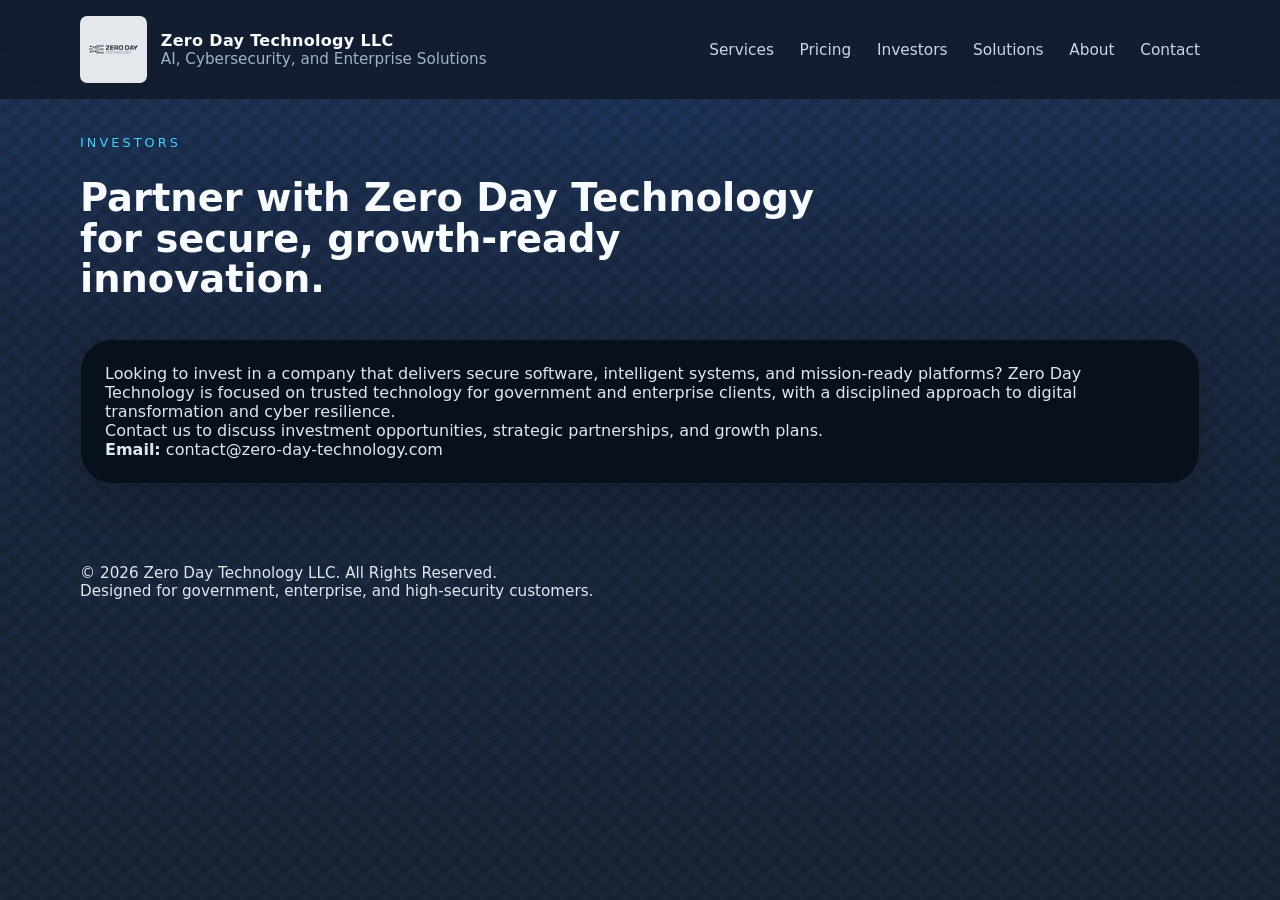
==== investors.html @ 56f235cf "Improve pricing page layout and add investor page" ====
<!DOCTYPE html>
<html lang="en">
<head>
    <meta charset="UTF-8">
    <meta name="viewport" content="width=device-width, initial-scale=1.0">
    <title>Investors | Zero Day Technology LLC</title>
    <link rel="icon" type="image/jpeg" href="zeroday.jpg">
    <link rel="stylesheet" href="styles.css">
</head>
<body>
<header class="site-header">
    <div class="container header-inner">
        <div class="brand">
            <img src="zeroday.jpg" alt="Zero Day Technology logo" class="brand-logo">
            <div>
                <p class="brand-name">Zero Day Technology LLC</p>
                <p class="brand-tag">AI, Cybersecurity, and Enterprise Solutions</p>
            </div>
        </div>
        <nav class="nav-menu" aria-label="Primary navigation">
            <a href="index.html#services">Services</a>
            <a href="pricing.html">Pricing</a>
            <a href="investors.html">Investors</a>
            <a href="index.html#solutions">Solutions</a>
            <a href="index.html#about">About</a>
            <a href="index.html#contact">Contact</a>
        </nav>
    </div>
</header>

<main>
    <section class="section feature-section">
        <div class="container">
            <div class="section-header">
                <span class="eyebrow">Investors</span>
                <h2>Partner with Zero Day Technology for secure, growth-ready innovation.</h2>
            </div>
            <div class="pricing-panel">
                <p>Looking to invest in a company that delivers secure software, intelligent systems, and mission-ready platforms? Zero Day Technology is focused on trusted technology for government and enterprise clients, with a disciplined approach to digital transformation and cyber resilience.</p>
                <p>Contact us to discuss investment opportunities, strategic partnerships, and growth plans.</p>
                <p><strong>Email:</strong> <a href="mailto:contact@zero-day-technology.com">contact@zero-day-technology.com</a></p>
            </div>
        </div>
    </section>
</main>

<footer class="site-footer">
    <div class="container footer-inner">
        <p>© 2026 Zero Day Technology LLC. All Rights Reserved.</p>
        <p>Designed for government, enterprise, and high-security customers.</p>
    </div>
</footer>
</body>
</html>
---- styles.css ----
:root {
    color-scheme: dark;
    font-family: Inter, system-ui, -apple-system, BlinkMacSystemFont, "Segoe UI", sans-serif;
    font-size: 16px;
    color: #dde7f1;
    background-color: #05070f;
    --surface: #0f172a;
    --surface-2: #111827;
    --surface-soft: rgba(20, 36, 64, 0.92);
    --accent: #3dd5ff;
    --accent-strong: #00ffce;
    --text-muted: #9fb4c8;
    --border: rgba(61, 213, 255, 0.14);
}

* {
    margin: 0;
    padding: 0;
    box-sizing: border-box;
}

html {
    scroll-behavior: smooth;
}

body {
    min-height: 100vh;
    background-color: #17243a;
    background-image:
        radial-gradient(circle at top, rgba(61, 213, 255, 0.12), transparent 18%),
        linear-gradient(145deg, rgba(255, 255, 255, 0.10) 25%, transparent 25%, transparent 50%, rgba(255, 255, 255, 0.10) 50%, rgba(255, 255, 255, 0.10) 75%, transparent 75%, transparent),
        linear-gradient(45deg, rgba(255, 255, 255, 0.08) 25%, transparent 25%, transparent 50%, rgba(255, 255, 255, 0.08) 50%, rgba(255, 255, 255, 0.08) 75%, transparent 75%, transparent),
        linear-gradient(180deg, #1a3051 0%, #17243a 35%, #15212f 100%);
    background-size: auto, 20px 20px, 20px 20px, auto;
    background-position: center, 0 0, 10px 10px, center;
    background-repeat: no-repeat, repeat, repeat, no-repeat;
    background-blend-mode: overlay, overlay, overlay, normal;
    background-attachment: fixed;
    color: #dde7f1;
}


img {
    max-width: 100%;
    display: block;
}

a {
    color: inherit;
    text-decoration: none;
}

button,
input,
textarea {
    font: inherit;
}

.container {
    width: min(1120px, calc(100% - 2rem));
    margin: 0 auto;
}

.site-header {
    position: sticky;
    top: 0;
    z-index: 10;
    backdrop-filter: blur(16px);
    background: rgba(18, 28, 45, 0.92);
    border-bottom: 1px solid rgba(255, 255, 255, 0.08);
}

.header-inner {
    display: flex;
    align-items: center;
    justify-content: space-between;
    gap: 1rem;
    padding: 1rem 0;
}

.brand {
    display: flex;
    align-items: center;
    gap: 0.85rem;
}

.brand-logo {
    width: 4.2rem;
    height: 4.2rem;
    object-fit: contain;
    border-radius: 0.45rem;
    background: transparent;
    padding: 0;
}

.brand-name {
    font-weight: 700;
    color: #f8fbff;
    letter-spacing: 0.02em;
}

.brand-tag {
    color: var(--text-muted);
    font-size: 0.95rem;
}

.nav-menu {
    display: flex;
    align-items: center;
    gap: 1.6rem;
    flex-wrap: wrap;
}

.nav-menu a {
    color: #c9d6e8;
    font-size: 0.96rem;
    transition: color 200ms ease;
}

.nav-menu a:hover {
    color: var(--accent);
}

.hero {
    padding: 5.5rem 0 4rem;
}

.hero-grid {
    display: grid;
    grid-template-columns: 1.3fr 1fr;
    gap: 2rem;
    align-items: center;
}

.hero-copy {
    max-width: 640px;
}

.eyebrow {
    display: inline-flex;
    align-items: center;
    color: var(--accent);
    text-transform: uppercase;
    letter-spacing: 0.24em;
    font-size: 0.8rem;
    margin-bottom: 1rem;
}

.hero h1,
.section-header h2,
.feature-card h2,
.about-section h2,
.contact-section h2 {
    color: #f8fbff;
    line-height: 1.05;
}

.hero h1 {
    font-size: clamp(2.6rem, 5vw, 4.6rem);
    letter-spacing: -0.04em;
    margin-bottom: 1.25rem;
}

.hero-text,
.mission-panel p,
.feature-card p,
.about-grid p,
.contact-grid p,
.card p,
.highlight-item p,
.contact-card a {
    color: var(--text-muted);
    font-size: 1rem;
    line-height: 1.85;
}

.hero-actions {
    display: flex;
    flex-wrap: wrap;
    gap: 1rem;
    margin-top: 2.25rem;
}

.btn {
    display: inline-flex;
    align-items: center;
    justify-content: center;
    gap: 0.6rem;
    padding: 1rem 1.8rem;
    border-radius: 999px;
    font-weight: 700;
    transition: transform 200ms ease, background 200ms ease;
}

.btn:hover {
    transform: translateY(-2px);
}

.btn-primary {
    background: linear-gradient(135deg, var(--accent), #0fffe3);
    color: #05070f;
}

.btn-secondary {
    background: rgba(255, 255, 255, 0.08);
    color: #f8fbff;
    border: 1px solid rgba(255, 255, 255, 0.1);
}

.hero-panel {
    display: grid;
    gap: 1.5rem;
}

.panel-card {
    position: relative;
    padding: 2.25rem;
    border: 1px solid rgba(255, 255, 255, 0.08);
    border-radius: 1.75rem;
    background: rgba(14, 23, 38, 0.98);
    box-shadow: 0 28px 90px rgba(0, 0, 0, 0.22);
    backdrop-filter: blur(18px);
}

.panel-card h2 {
    margin-bottom: 0.95rem;
    font-size: 1.85rem;
}

.panel-card p {
    color: var(--text-muted);
    line-height: 1.85;
}

.panel-card::before {
    content: "";
    position: absolute;
    inset: 0;
    border-radius: 1.75rem;
    pointer-events: none;
    background: linear-gradient(180deg, rgba(255, 255, 255, 0.05), transparent 55%);
    opacity: 0.18;
}

.metrics-grid {
    display: grid;
    grid-template-columns: repeat(3, minmax(0, 1fr));
    gap: 1rem;
}

.metric {
    border: 1px solid rgba(255, 255, 255, 0.08);
    background: rgba(255, 255, 255, 0.03);
    border-radius: 1.25rem;
    padding: 1.4rem;
}

.metric span {
    display: block;
    font-size: 2rem;
    font-weight: 800;
    color: #f8fbff;
    margin-bottom: 0.6rem;
}

.metric p {
    font-size: 0.98rem;
    color: var(--text-muted);
}

.section {
    padding: 5rem 0;
}

.section-header {
    max-width: 780px;
    margin-bottom: 2.5rem;
}

.section-header h2 {
    font-size: clamp(2rem, 3vw, 2.8rem);
    margin-top: 0.75rem;
}

.services-section .cards,
.about-highlights,
.split-grid,
.contact-grid {
    display: grid;
    gap: 1.5rem;
}

.cards-3 {
    grid-template-columns: repeat(auto-fit, minmax(280px, 1fr));
}

.card,
.feature-card,
.split-card,
.contact-card,
.mission-panel,
.highlight-item {
    background: rgba(12, 18, 30, 0.96);
    border: 1px solid rgba(255, 255, 255, 0.08);
    border-radius: 1.5rem;
    padding: 2rem;
    position: relative;
    overflow: hidden;
    transition: transform 220ms ease, border-color 220ms ease, box-shadow 220ms ease;
    color: #dce8ff;
}

.card:hover,
.feature-card:hover,
.split-card:hover,
.contact-card:hover,
.mission-panel:hover,
.highlight-item:hover {
    transform: translateY(-6px);
    border-color: rgba(61, 213, 255, 0.28);
    box-shadow: 0 26px 65px rgba(4, 8, 16, 0.32);
}

.card::before,
.feature-card::before,
.split-card::before,
.contact-card::before,
.mission-panel::before,
.highlight-item::before {
    content: "";
    position: absolute;
    inset: 0;
    background: linear-gradient(135deg, rgba(255, 255, 255, 0.015), transparent 45%);
    pointer-events: none;
}

.card h3,
.feature-card h2,
.split-card h2,
.highlight-item h3,
.contact-card strong {
    color: #f8fbff;
}

.card h3,
.highlight-item h3 {
    font-size: 1.2rem;
    margin-bottom: 0.9rem;
}

.card p,
.feature-card p,
.split-card p,
.highlight-item p {
    margin-top: 0.9rem;
}

.feature-section {
    padding-top: 2rem;
}

.feature-grid {
    display: grid;
    grid-template-columns: 1fr 1fr;
    gap: 1.5rem;
}

.feature-card ul,
.split-card ul {
    margin-top: 1.6rem;
    list-style: none;
    display: grid;
    gap: 0.9rem;
}

.feature-card li,
.split-card li {
    position: relative;
    padding-left: 1.4rem;
    color: var(--text-muted);
}

.feature-card li::before,
.split-card li::before {
    content: "";
    position: absolute;
    left: 0;
    top: 0.55rem;
    width: 0.55rem;
    height: 0.55rem;
    border-radius: 50%;
    background: linear-gradient(135deg, var(--accent), #00ffa6);
}

.feature-emphasis {
    background: linear-gradient(180deg, rgba(6, 15, 29, 0.98), rgba(3, 9, 16, 0.92));
    border-color: rgba(0, 255, 206, 0.22);
}

.solution-section {
    padding: 5rem 0;
}

.split-grid {
    grid-template-columns: repeat(2, minmax(0, 1fr));
}

.about-section {
    padding: 5rem 0;
}

.about-grid {
    grid-template-columns: 1.4fr 1fr;
    gap: 2rem;
    align-items: start;
}

.about-highlights {
    display: grid;
    gap: 1rem;
}

.highlight-item {
    padding: 1.75rem;
}

.highlight-item h3 {
    margin-bottom: 0.8rem;
}

.contact-section {
    padding: 5rem 0 4rem;
}

.contact-grid {
    grid-template-columns: 1.4fr 0.9fr;
    align-items: center;
}

.contact-card {
    display: grid;
    gap: 1rem;
}

.contact-card a {
    color: var(--accent);
    font-weight: 700;
    word-break: break-all;
}

    .pricing-table {
        width: 100%;
        border-collapse: collapse;
        margin-top: 2rem;
        min-width: 320px;
    }

    .pricing-table th,
    .pricing-table td {
        padding: 1rem 1.2rem;
        border: 1px solid rgba(255, 255, 255, 0.08);
    }

    .pricing-table th {
        text-align: left;
        background: rgba(255, 255, 255, 0.04);
        color: #f8fbff;
        letter-spacing: 0.02em;
    }

    .pricing-table tbody tr:hover {
        background: rgba(255, 255, 255, 0.03);
    }

    .pricing-grid {
        display: grid;
        grid-template-columns: repeat(auto-fit, minmax(220px, 1fr));
        gap: 1rem;
        margin: 2rem 0 1.5rem;
    }

    .pricing-card {
        background: rgba(255, 255, 255, 0.04);
        border: 1px solid rgba(255, 255, 255, 0.08);
        border-radius: 1.5rem;
        padding: 1.75rem;
        min-height: 180px;
    }

    .pricing-card h3 {
        margin-bottom: 0.85rem;
        color: #f8fbff;
    }

    .pricing-panel {
        background: rgba(8, 15, 28, 0.95);
        border: 1px solid rgba(255, 255, 255, 0.08);
        border-radius: 2rem;
        padding: 1.5rem;
        box-shadow: 0 20px 55px rgba(0, 0, 0, 0.18);
    }

    .section-note {
        margin-top: 1.5rem;
        padding: 1.5rem;
        background: rgba(0, 255, 206, 0.06);
        border: 1px solid rgba(0, 255, 206, 0.16);
        border-radius: 1.25rem;
        color: #d7ffe7;
    }

    .section-note p {
        margin: 0;
        line-height: 1.75;
    }
.footer-inner p {
    font-size: 0.95rem;
}

@media (max-width: 960px) {
    .hero-grid,
    .feature-grid,
    .services-section .cards,
    .split-grid,
    .about-grid,
    .contact-grid {
        grid-template-columns: 1fr;
    }

    .nav-menu {
        justify-content: flex-end;
    }

    .metrics-grid {
        grid-template-columns: repeat(2, minmax(0, 1fr));
    }
}

@media (max-width: 700px) {
    .header-inner {
        flex-direction: column;
        align-items: flex-start;
    }

    .nav-menu {
        width: 100%;
        justify-content: flex-start;
    }

    .hero {
        padding-top: 4rem;
    }

    .metrics-grid {
        grid-template-columns: 1fr;
    }

    .btn {
        width: 100%;
    }

    .hero-actions {
        flex-direction: column;
    }

    .card,
    .feature-card,
    .split-card,
    .contact-card,
    .highlight-item {
        padding: 1.5rem;
    }

    .feature-card h2,
    .split-card h2 {
        font-size: 1.4rem;
    }

    .feature-card p,
    .split-card p {
        font-size: 0.95rem;
    }

    .feature-card ul,
    .split-card ul {
        gap: 0.7rem;
    }

    .services-section .cards,
    .about-highlights,
    .split-grid,
    .contact-grid {
        gap: 1rem;
    }
}

@media (max-width: 520px) {
    .hero h1 {
        font-size: 2.4rem;
    }

    .button,
    .btn {
        padding: 0.95rem 1.25rem;
    }
}

/* Trigger rebuild: small non-functional whitespace/comment change */
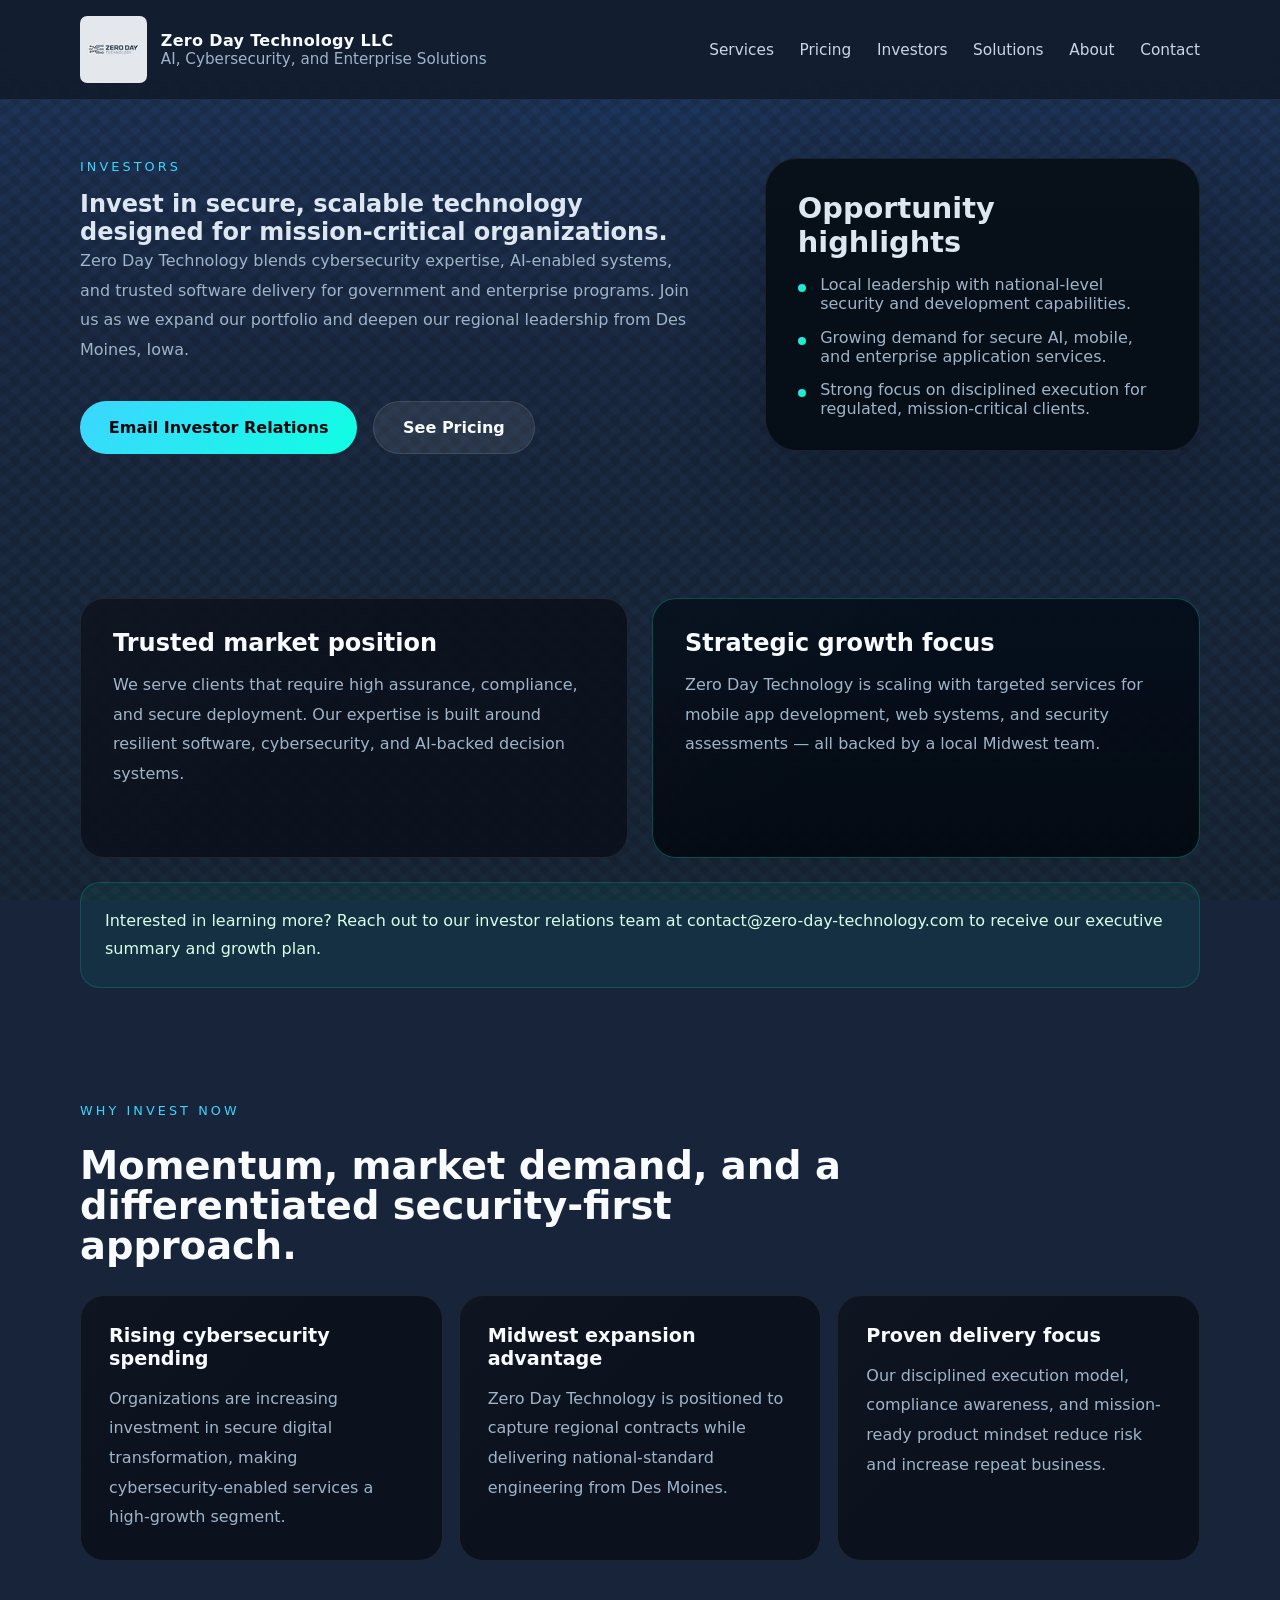
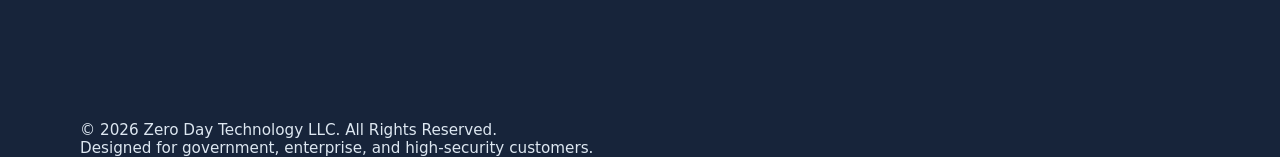
==== commit dd4e40b3: "Add investor page why invest now section and finalize styling" ====
--- a/investors.html
+++ b/investors.html
@@ -29,17 +29,67 @@
 </header>
 
 <main>
-    <section class="section feature-section">
+    <section class="section investor-hero">
         <div class="container">
-            <div class="section-header">
+            <div class="hero-copy">
                 <span class="eyebrow">Investors</span>
-                <h2>Partner with Zero Day Technology for secure, growth-ready innovation.</h2>
+                <h1>Invest in secure, scalable technology designed for mission-critical organizations.</h1>
+                <p class="hero-text">Zero Day Technology blends cybersecurity expertise, AI-enabled systems, and trusted software delivery for government and enterprise programs. Join us as we expand our portfolio and deepen our regional leadership from Des Moines, Iowa.</p>
+                <div class="hero-actions">
+                    <a class="btn btn-primary" href="mailto:contact@zero-day-technology.com">Email Investor Relations</a>
+                    <a class="btn btn-secondary" href="pricing.html">See Pricing</a>
+                </div>
             </div>
-            <div class="pricing-panel">
-                <p>Looking to invest in a company that delivers secure software, intelligent systems, and mission-ready platforms? Zero Day Technology is focused on trusted technology for government and enterprise clients, with a disciplined approach to digital transformation and cyber resilience.</p>
-                <p>Contact us to discuss investment opportunities, strategic partnerships, and growth plans.</p>
-                <p><strong>Email:</strong> <a href="mailto:contact@zero-day-technology.com">contact@zero-day-technology.com</a></p>
+            <div class="investor-panel">
+                <div class="panel-card">
+                    <h2>Opportunity highlights</h2>
+                    <ul>
+                        <li>Local leadership with national-level security and development capabilities.</li>
+                        <li>Growing demand for secure AI, mobile, and enterprise application services.</li>
+                        <li>Strong focus on disciplined execution for regulated, mission-critical clients.</li>
+                    </ul>
+                </div>
             </div>
+        </div>
+    </section>
+
+    <section class="section investor-benefits">
+        <div class="container">
+            <div class="feature-grid">
+                <div class="feature-card">
+                    <h2>Trusted market position</h2>
+                    <p>We serve clients that require high assurance, compliance, and secure deployment. Our expertise is built around resilient software, cybersecurity, and AI-backed decision systems.</p>
+                </div>
+                <div class="feature-card feature-emphasis">
+                    <h2>Strategic growth focus</h2>
+                    <p>Zero Day Technology is scaling with targeted services for mobile app development, web systems, and security assessments — all backed by a local Midwest team.</p>
+                </div>
+            </div>
+
+            <div class="section-note">
+                <p>Interested in learning more? Reach out to our investor relations team at <a href="mailto:contact@zero-day-technology.com">contact@zero-day-technology.com</a> to receive our executive summary and growth plan.</p>
+            </div>
+
+            <section class="section investor-why">
+                <div class="section-header">
+                    <span class="eyebrow">Why invest now</span>
+                    <h2>Momentum, market demand, and a differentiated security-first approach.</h2>
+                </div>
+                <div class="why-grid">
+                    <div class="highlight-item">
+                        <h3>Rising cybersecurity spending</h3>
+                        <p>Organizations are increasing investment in secure digital transformation, making cybersecurity-enabled services a high-growth segment.</p>
+                    </div>
+                    <div class="highlight-item">
+                        <h3>Midwest expansion advantage</h3>
+                        <p>Zero Day Technology is positioned to capture regional contracts while delivering national-standard engineering from Des Moines.</p>
+                    </div>
+                    <div class="highlight-item">
+                        <h3>Proven delivery focus</h3>
+                        <p>Our disciplined execution model, compliance awareness, and mission-ready product mindset reduce risk and increase repeat business.</p>
+                    </div>
+                </div>
+            </section>
         </div>
     </section>
 </main>
--- a/styles.css
+++ b/styles.css
@@ -513,6 +513,99 @@
         margin: 0;
         line-height: 1.75;
     }
+
+    .investor-hero {
+        padding-top: 3.5rem;
+        padding-bottom: 4rem;
+    }
+
+    .investor-hero .container {
+        display: grid;
+        grid-template-columns: 1.2fr 0.8fr;
+        gap: 2rem;
+        align-items: center;
+    }
+
+    .investor-hero .hero-copy {
+        max-width: 620px;
+    }
+
+    .investor-panel {
+        display: grid;
+        align-items: center;
+    }
+
+    .investor-panel .panel-card {
+        padding: 2rem;
+        border-radius: 2rem;
+        background: rgba(7, 15, 24, 0.98);
+    }
+
+    .investor-panel .panel-card h2 {
+        margin-bottom: 1rem;
+        font-size: 1.8rem;
+    }
+
+    .investor-panel .panel-card ul {
+        list-style: none;
+        display: grid;
+        gap: 0.9rem;
+        padding-left: 0;
+        margin: 0;
+    }
+
+    .investor-panel .panel-card li {
+        position: relative;
+        padding-left: 1.4rem;
+        color: var(--text-muted);
+    }
+
+    .investor-panel .panel-card li::before {
+        content: "";
+        position: absolute;
+        left: 0;
+        top: 0.55rem;
+        width: 0.5rem;
+        height: 0.5rem;
+        border-radius: 50%;
+        background: linear-gradient(135deg, var(--accent), #00ffa6);
+    }
+
+    .investor-benefits .feature-grid {
+        grid-template-columns: repeat(2, minmax(0, 1fr));
+    }
+
+    .investor-benefits .feature-card {
+        min-height: 260px;
+        padding: 2rem;
+    }
+
+    .investor-benefits .feature-emphasis {
+        border-color: rgba(0, 255, 206, 0.28);
+    }
+
+    .investor-why {
+        margin-top: 2rem;
+    }
+
+    .investor-why .section-header {
+        margin-bottom: 1.75rem;
+    }
+
+    .why-grid {
+        display: grid;
+        grid-template-columns: repeat(3, minmax(0, 1fr));
+        gap: 1rem;
+    }
+
+    .why-grid .highlight-item {
+        min-height: 220px;
+        padding: 1.75rem;
+        background: rgba(12, 18, 30, 0.96);
+        border: 1px solid rgba(255, 255, 255, 0.08);
+        border-radius: 1.5rem;
+    }
+
 .footer-inner p {
     font-size: 0.95rem;
 }
@@ -547,7 +640,8 @@
         justify-content: flex-start;
     }
 
-    .hero {
+    .hero,
+    .investor-hero {
         padding-top: 4rem;
     }
 
@@ -567,12 +661,15 @@
     .feature-card,
     .split-card,
     .contact-card,
-    .highlight-item {
+    .highlight-item,
+    .pricing-card,
+    .investor-panel .panel-card {
         padding: 1.5rem;
     }
 
     .feature-card h2,
-    .split-card h2 {
+    .split-card h2,
+    .pricing-card h3 {
         font-size: 1.4rem;
     }
 
@@ -589,8 +686,15 @@
     .services-section .cards,
     .about-highlights,
     .split-grid,
-    .contact-grid {
+    .contact-grid,
+    .pricing-grid,
+    .investor-benefits .feature-grid {
         gap: 1rem;
+    }
+
+    .investor-benefits .feature-grid,
+    .pricing-grid {
+        grid-template-columns: 1fr;
     }
 }
 
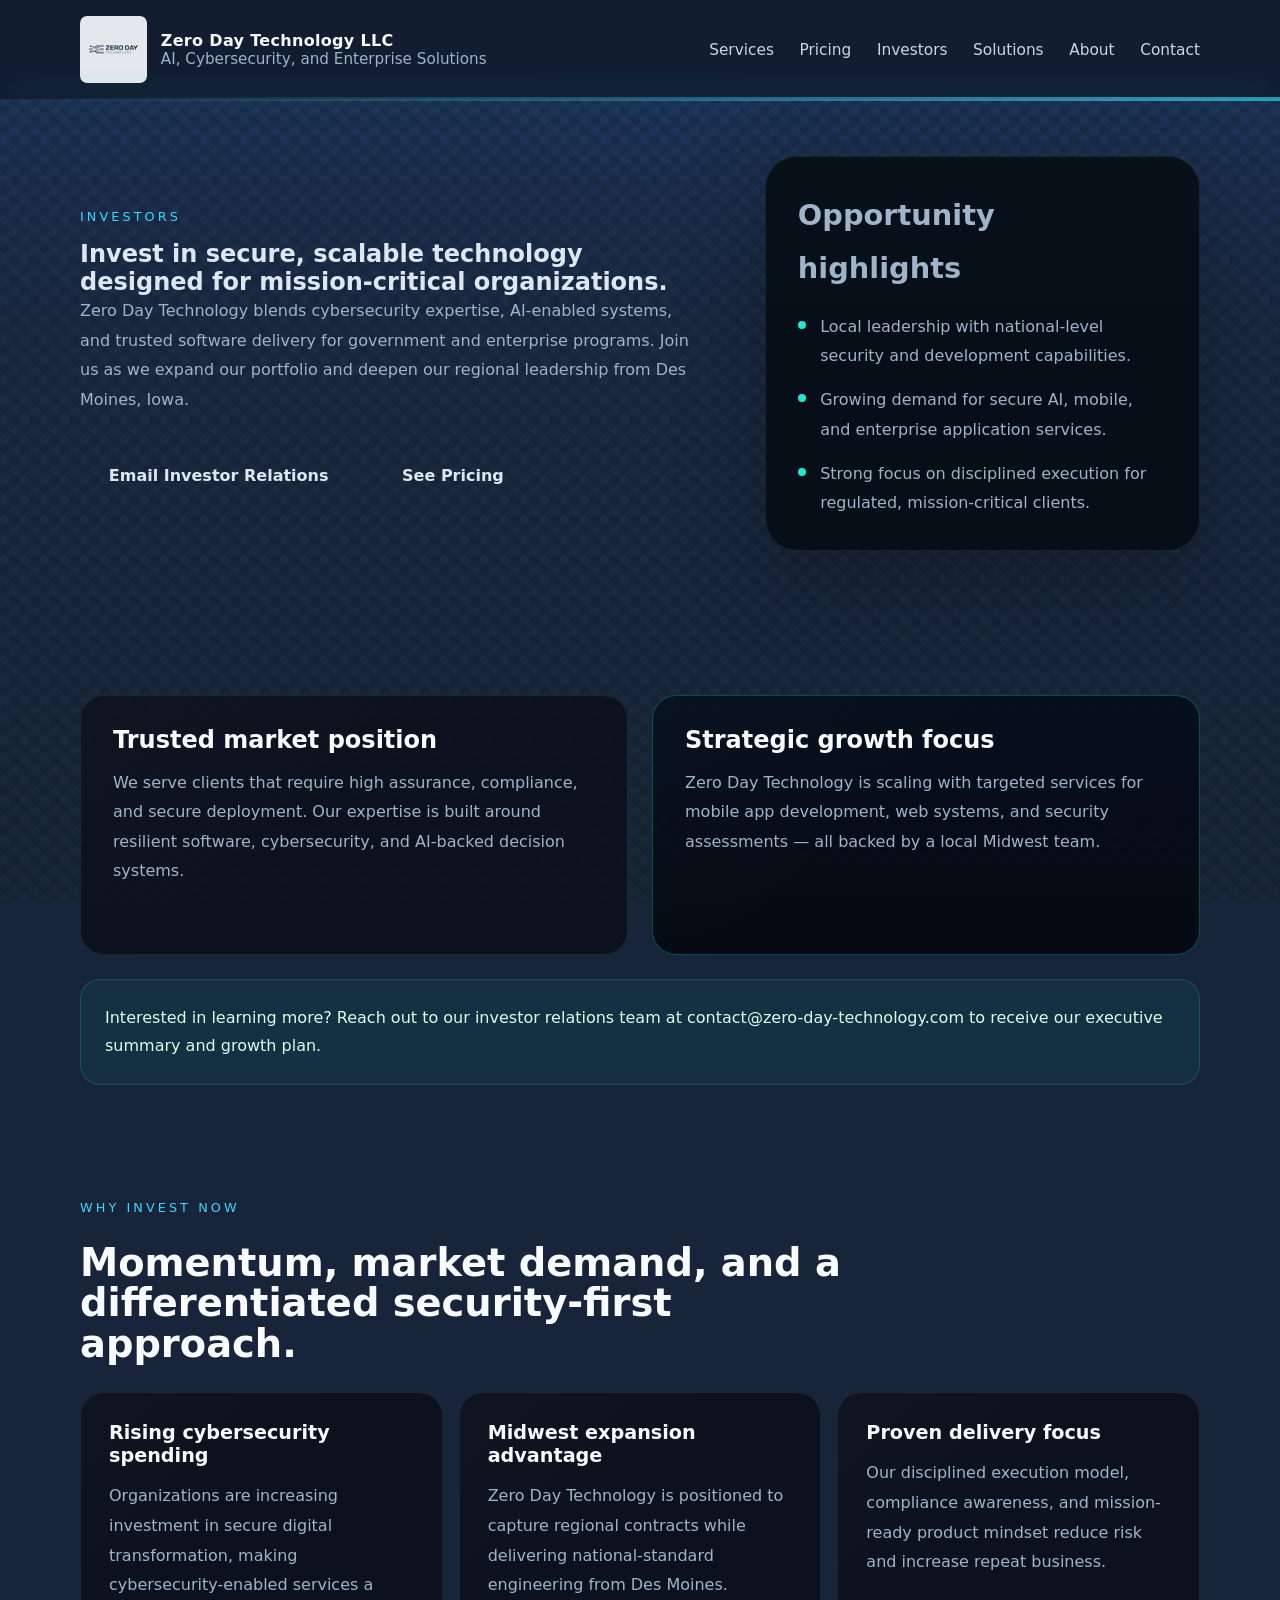
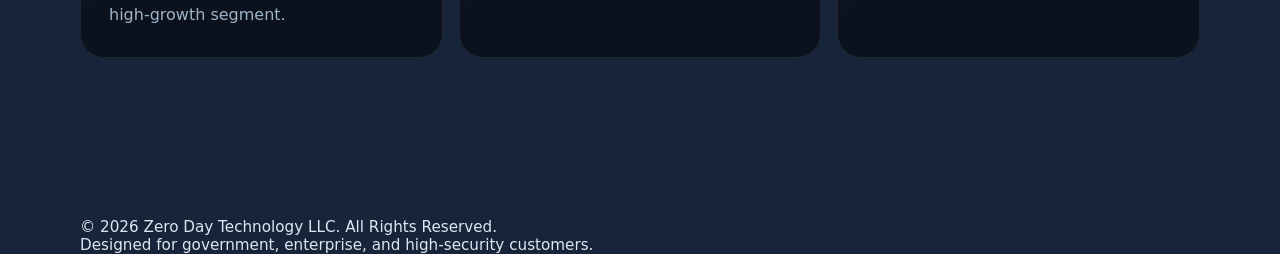
==== commit 2f331d65: "Ensure header LED triggers on load across pages (pricing, investors)" ====
--- a/investors.html
+++ b/investors.html
@@ -11,7 +11,9 @@
 <header class="site-header">
     <div class="container header-inner">
         <div class="brand">
-            <img src="zeroday.jpg" alt="Zero Day Technology logo" class="brand-logo">
+            <a href="index.html">
+                <img src="zeroday.jpg" alt="Zero Day Technology logo" class="brand-logo">
+            </a>
             <div>
                 <p class="brand-name">Zero Day Technology LLC</p>
                 <p class="brand-tag">AI, Cybersecurity, and Enterprise Solutions</p>
@@ -100,5 +102,13 @@
         <p>Designed for government, enterprise, and high-security customers.</p>
     </div>
 </footer>
+<script>
+    // Trigger header LED animation on page load (keep consistent across pages)
+    document.addEventListener('DOMContentLoaded', function() {
+        const header = document.querySelector('.site-header');
+        if (!header) return;
+        setTimeout(() => header.classList.add('led'), 220);
+    });
+</script>
 </body>
 </html>
--- a/styles.css
+++ b/styles.css
@@ -40,6 +40,7 @@
 }
 
 
+
 img {
     max-width: 100%;
     display: block;
@@ -70,6 +71,58 @@
     border-bottom: 1px solid rgba(255, 255, 255, 0.08);
 }
 
+/* LED / Tron-style animated line beneath the header */
+.site-header::after,
+.site-header::before {
+    content: "";
+    position: absolute;
+    left: 0;
+    right: 0;
+    pointer-events: none;
+}
+
+.site-header::after {
+    bottom: 0;
+    height: 4px;
+    background: linear-gradient(90deg, rgba(61,213,255,0) 0%, rgba(61,213,255,0.65) 30%, rgba(0,255,206,0.85) 50%, rgba(61,213,255,0.65) 70%, rgba(61,213,255,0) 100%);
+    background-size: 300% 100%;
+    box-shadow: 0 -8px 28px rgba(61,213,255,0.28), 0 0 60px rgba(0,255,206,0.18);
+    transform: translateY(2px);
+    opacity: 0.0;
+}
+
+.site-header::before {
+    /* removed the moving dot - keep pseudo invisible */
+    display: none;
+}
+
+.site-header.led::after {
+    /* brighter, more visible LED line */
+    opacity: 0.95;
+    animation: ledSlide 3s linear infinite;
+    will-change: opacity, background-position;
+}
+
+.site-header.led::before {
+    /* keep hidden - dot removed */
+    opacity: 0;
+    animation: none;
+}
+
+@keyframes ledSlide {
+    0% { background-position: 40% 0%; }
+    50% { background-position: 60% 0%; }
+    100% { background-position: 40% 0%; }
+}
+
+@keyframes ledDot {
+    /* kept for backward-compatibility but unused */
+    0% { transform: translateX(-8%); opacity: 0; }
+    6% { opacity: 1; }
+    50% { transform: translateX(102%); opacity: 1; }
+    100% { transform: translateX(102%); opacity: 0; }
+}
+
 .header-inner {
     display: flex;
     align-items: center;
@@ -91,6 +144,13 @@
     border-radius: 0.45rem;
     background: transparent;
     padding: 0;
+    transition: transform 0.35s ease, filter 0.35s ease;
+    animation: floatLogo 9s ease-in-out infinite;
+}
+
+.brand-logo:hover {
+    transform: scale(1.03);
+    filter: drop-shadow(0 0 18px rgba(61, 213, 255, 0.45));
 }
 
 .brand-name {
@@ -122,7 +182,24 @@
 }
 
 .hero {
+    position: relative;
     padding: 5.5rem 0 4rem;
+    overflow: hidden;
+}
+
+.hero::before {
+    content: "";
+    position: absolute;
+    inset: -10% -10% -10% -10%;
+    background: radial-gradient(circle at 20% 20%, rgba(61, 213, 255, 0.22), transparent 22%),
+        radial-gradient(circle at 80% 12%, rgba(0, 255, 206, 0.14), transparent 22%),
+        linear-gradient(135deg, rgba(61, 213, 255, 0.04), rgba(0, 255, 206, 0.02));
+    pointer-events: none;
+    opacity: 0.95;
+    filter: blur(8px) saturate(1.15);
+    transform-origin: center;
+    animation: aiPulse 6s ease-in-out infinite;
+    mix-blend-mode: screen;
 }
 
 .hero-grid {
@@ -189,22 +266,11 @@
     padding: 1rem 1.8rem;
     border-radius: 999px;
     font-weight: 700;
-    transition: transform 200ms ease, background 200ms ease;
-}
-
-.btn:hover {
-    transform: translateY(-2px);
-}
-
-.btn-primary {
-    background: linear-gradient(135deg, var(--accent), #0fffe3);
-    color: #05070f;
-}
-
-.btn-secondary {
-    background: rgba(255, 255, 255, 0.08);
-    color: #f8fbff;
-    border: 1px solid rgba(255, 255, 255, 0.1);
+        transition: transform 200ms ease, background 200ms ease, box-shadow 250ms ease;
+    }
+
+    .btn-primary {
+        animation: pulseGlow 4s ease-in-out infinite;
 }
 
 .hero-panel {
@@ -220,14 +286,7 @@
     background: rgba(14, 23, 38, 0.98);
     box-shadow: 0 28px 90px rgba(0, 0, 0, 0.22);
     backdrop-filter: blur(18px);
-}
-
-.panel-card h2 {
-    margin-bottom: 0.95rem;
-    font-size: 1.85rem;
-}
-
-.panel-card p {
+        animation: floatUpDown 12s ease-in-out infinite;
     color: var(--text-muted);
     line-height: 1.85;
 }
@@ -604,6 +663,39 @@
         background: rgba(12, 18, 30, 0.96);
         border: 1px solid rgba(255, 255, 255, 0.08);
         border-radius: 1.5rem;
+        animation: floatUpDown 14s ease-in-out infinite;
+    }
+
+    .hero-copy,
+    .investor-panel .panel-card,
+    .feature-card,
+    .pricing-card,
+    .card,
+    .highlight-item {
+        animation: floatUpDown 12s ease-in-out infinite;
+    }
+
+    @keyframes floatLogo {
+        0%, 100% { transform: translateY(0); }
+        50% { transform: translateY(-6px); }
+    }
+
+    @keyframes floatUpDown {
+        0%, 100% { transform: translateY(0px); }
+        50% { transform: translateY(-6px); }
+    }
+
+    @keyframes pulseGlow {
+        0% { box-shadow: 0 0 12px rgba(0, 255, 206, 0.18); }
+        30% { box-shadow: 0 0 34px rgba(0, 255, 206, 0.45); }
+        60% { box-shadow: 0 0 20px rgba(61, 213, 255, 0.28); }
+        100% { box-shadow: 0 0 14px rgba(0, 255, 206, 0.18); }
+    }
+
+    @keyframes aiPulse {
+        0% { opacity: 0.85; transform: scale(0.995) translateY(0); filter: blur(6px) saturate(1.05); }
+        50% { opacity: 1; transform: scale(1.06) translateY(-6px); filter: blur(2px) saturate(1.18); }
+        100% { opacity: 0.85; transform: scale(0.995) translateY(0); filter: blur(6px) saturate(1.05); }
     }
 
 .footer-inner p {
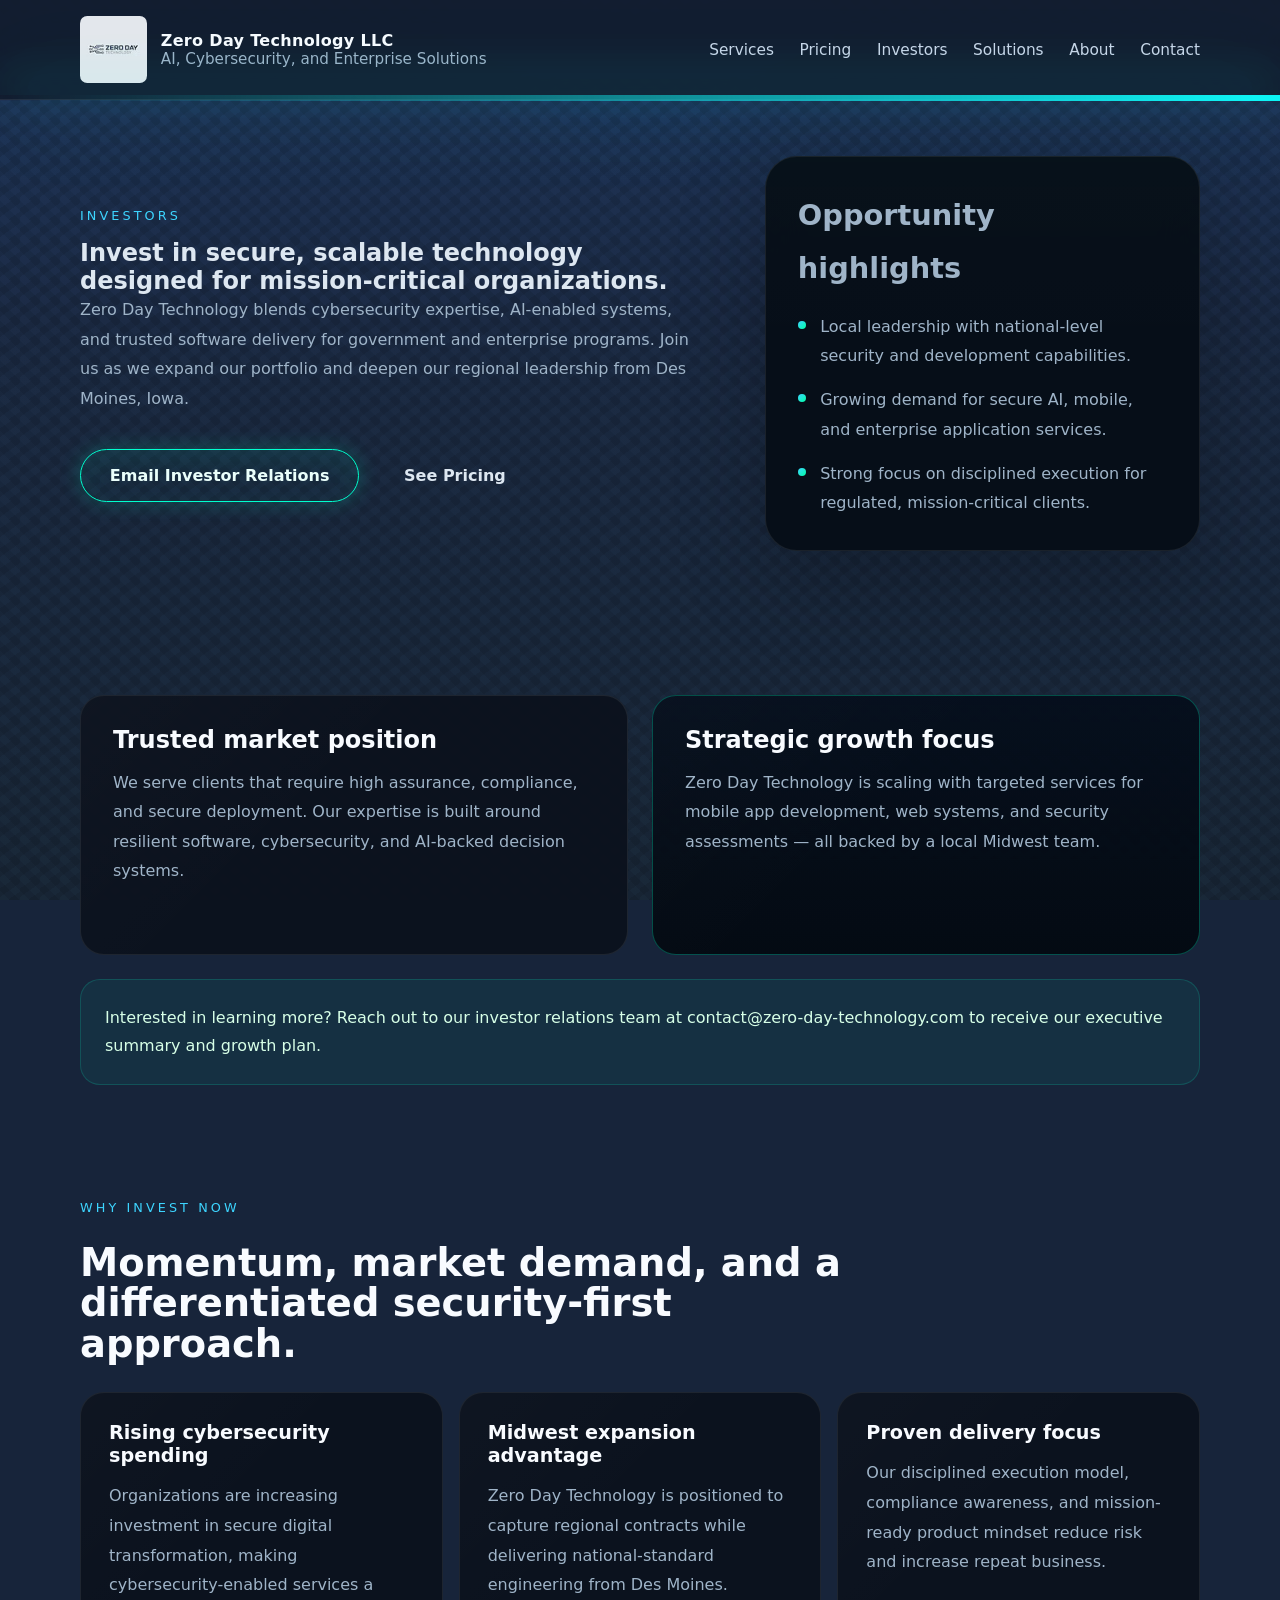
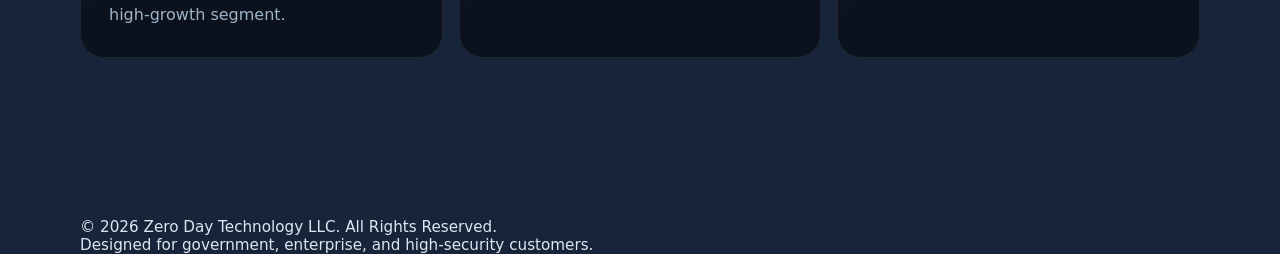
==== commit 2e7dc9e7: "Add .btn-neon (no pulse) and apply to Book Consultation and Email Investor CTAs" ====
--- a/investors.html
+++ b/investors.html
@@ -8,7 +8,7 @@
     <link rel="stylesheet" href="styles.css">
 </head>
 <body>
-<header class="site-header">
+<header class="site-header led">
     <div class="container header-inner">
         <div class="brand">
             <a href="index.html">
@@ -38,7 +38,7 @@
                 <h1>Invest in secure, scalable technology designed for mission-critical organizations.</h1>
                 <p class="hero-text">Zero Day Technology blends cybersecurity expertise, AI-enabled systems, and trusted software delivery for government and enterprise programs. Join us as we expand our portfolio and deepen our regional leadership from Des Moines, Iowa.</p>
                 <div class="hero-actions">
-                    <a class="btn btn-primary" href="mailto:contact@zero-day-technology.com">Email Investor Relations</a>
+                    <a class="btn btn-primary btn-neon" href="mailto:contact@zero-day-technology.com">Email Investor Relations</a>
                     <a class="btn btn-secondary" href="pricing.html">See Pricing</a>
                 </div>
             </div>
--- a/styles.css
+++ b/styles.css
@@ -83,10 +83,10 @@
 
 .site-header::after {
     bottom: 0;
-    height: 4px;
-    background: linear-gradient(90deg, rgba(61,213,255,0) 0%, rgba(61,213,255,0.65) 30%, rgba(0,255,206,0.85) 50%, rgba(61,213,255,0.65) 70%, rgba(61,213,255,0) 100%);
-    background-size: 300% 100%;
-    box-shadow: 0 -8px 28px rgba(61,213,255,0.28), 0 0 60px rgba(0,255,206,0.18);
+    height: 6px;
+    background: linear-gradient(90deg, rgba(61,213,255,0) 0%, rgba(61,213,255,0.95) 28%, rgba(0,255,206,1) 50%, rgba(61,213,255,0.95) 72%, rgba(61,213,255,0) 100%);
+    background-size: 350% 100%;
+    box-shadow: 0 -12px 48px rgba(61,213,255,0.42), 0 0 100px rgba(0,255,206,0.32);
     transform: translateY(2px);
     opacity: 0.0;
 }
@@ -97,10 +97,11 @@
 }
 
 .site-header.led::after {
-    /* brighter, more visible LED line */
-    opacity: 0.95;
-    animation: ledSlide 3s linear infinite;
+    /* much brighter, high-intensity LED line */
+    opacity: 1;
+    animation: ledSlide 2.2s linear infinite;
     will-change: opacity, background-position;
+    filter: saturate(1.4) brightness(1.25);
 }
 
 .site-header.led::before {
@@ -692,6 +693,32 @@
         100% { box-shadow: 0 0 14px rgba(0, 255, 206, 0.18); }
     }
 
+    /* Subtle variant for important CTAs where pulsing should be minimal */
+    @keyframes pulseGlowSubtle {
+        0% { box-shadow: 0 0 6px rgba(0, 255, 206, 0.06); }
+        50% { box-shadow: 0 0 10px rgba(0, 255, 206, 0.08); }
+        100% { box-shadow: 0 0 6px rgba(0, 255, 206, 0.06); }
+    }
+
+    .btn-quiet {
+        animation: pulseGlowSubtle 8s ease-in-out infinite !important;
+    }
+
+    /* Neon outline for CTAs without pulsing */
+    .btn-neon {
+        animation: none !important;
+        border: 1px solid var(--accent-strong);
+        background: linear-gradient(180deg, rgba(0,255,206,0.04), rgba(0,255,206,0.01));
+        box-shadow: 0 0 20px rgba(0,255,206,0.22), 0 6px 28px rgba(0,255,206,0.06) inset;
+        color: #eafffb;
+        transition: box-shadow 180ms ease, transform 150ms ease, background 180ms ease;
+    }
+
+    .btn-neon:hover {
+        box-shadow: 0 0 30px rgba(0,255,206,0.32), 0 8px 36px rgba(0,255,206,0.08) inset;
+        transform: translateY(-2px);
+    }
+
     @keyframes aiPulse {
         0% { opacity: 0.85; transform: scale(0.995) translateY(0); filter: blur(6px) saturate(1.05); }
         50% { opacity: 1; transform: scale(1.06) translateY(-6px); filter: blur(2px) saturate(1.18); }
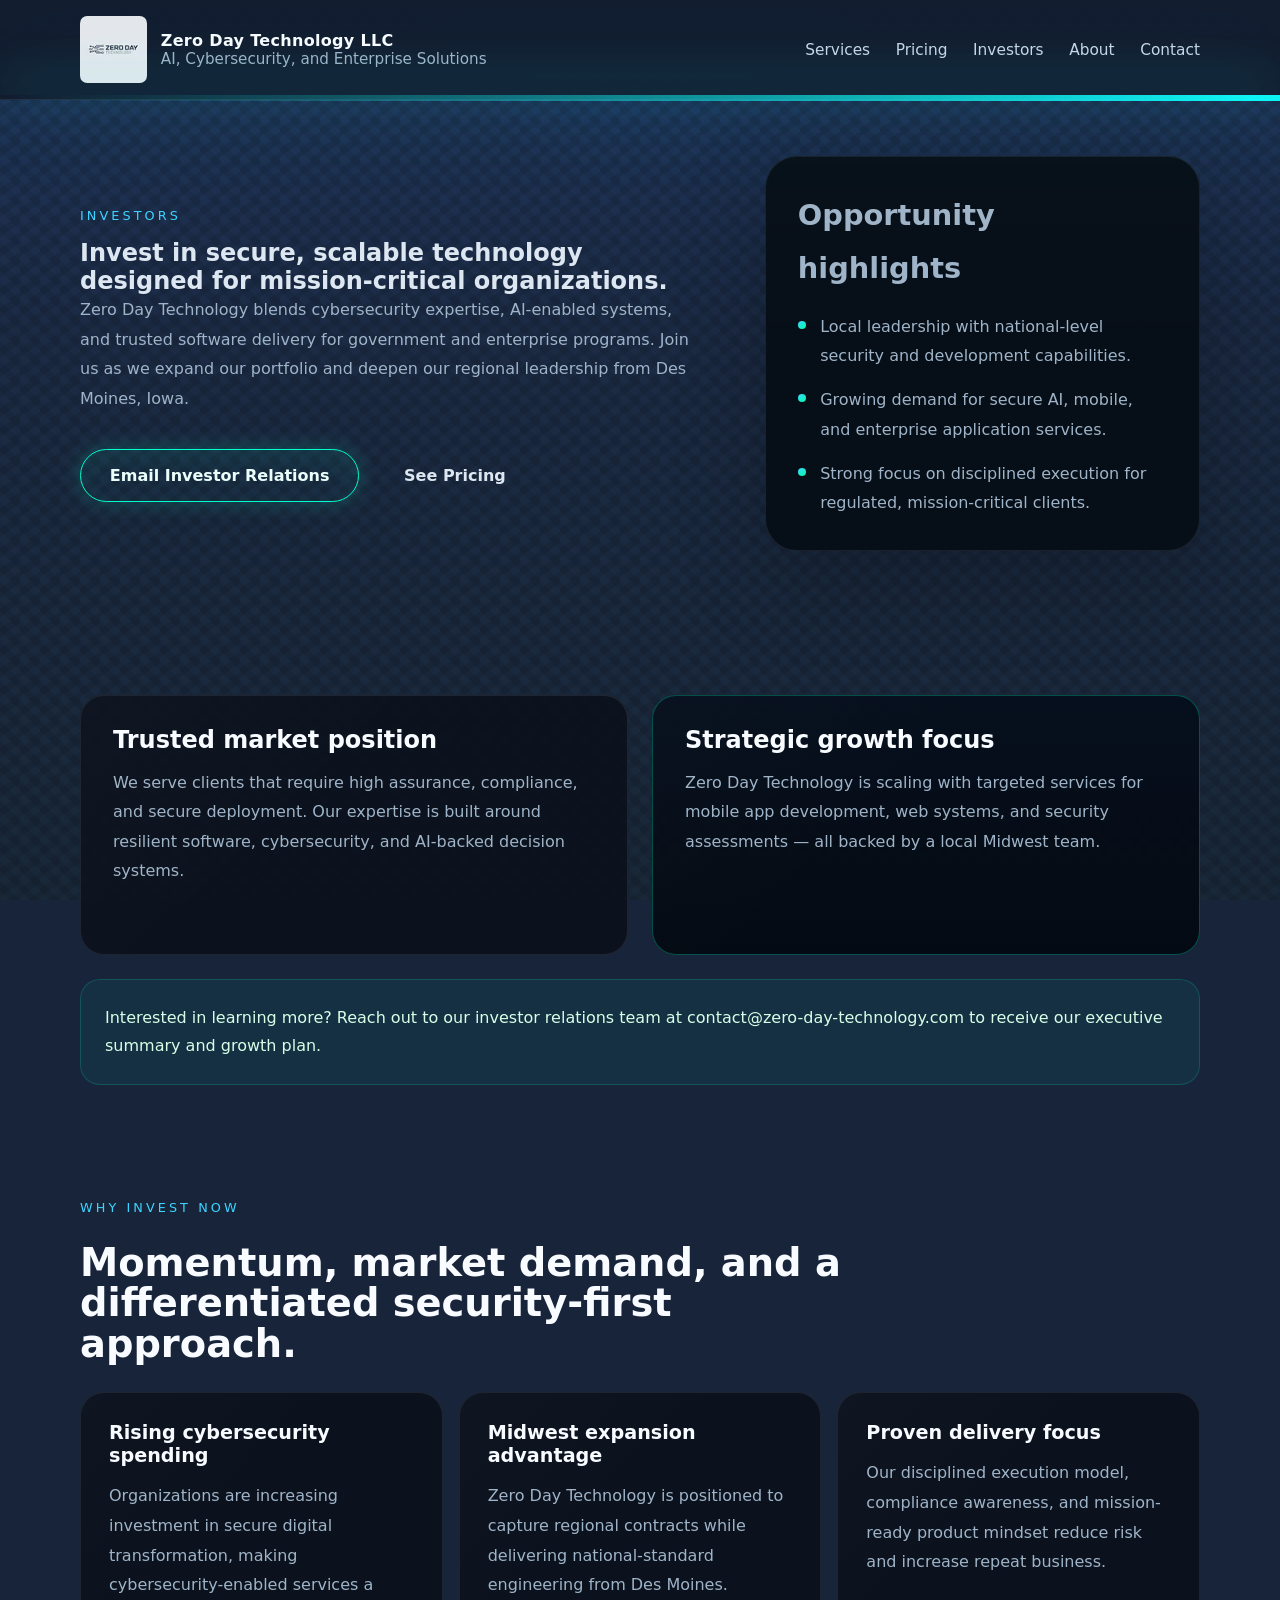
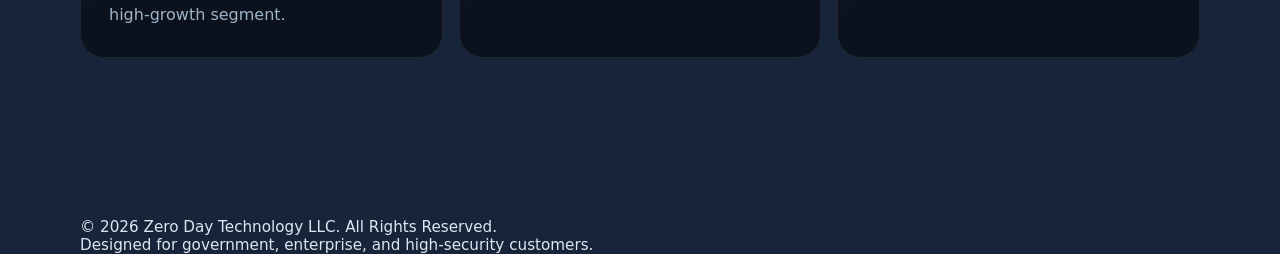
==== commit 99194ef9: "Fix mobile layout for investors; remove 'Solutions' from header navs" ====
--- a/investors.html
+++ b/investors.html
@@ -23,7 +23,7 @@
             <a href="index.html#services">Services</a>
             <a href="pricing.html">Pricing</a>
             <a href="investors.html">Investors</a>
-            <a href="index.html#solutions">Solutions</a>
+            
             <a href="index.html#about">About</a>
             <a href="index.html#contact">Contact</a>
         </nav>
--- a/styles.css
+++ b/styles.css
@@ -146,7 +146,6 @@
     background: transparent;
     padding: 0;
     transition: transform 0.35s ease, filter 0.35s ease;
-    animation: floatLogo 9s ease-in-out infinite;
 }
 
 .brand-logo:hover {
@@ -287,7 +286,7 @@
     background: rgba(14, 23, 38, 0.98);
     box-shadow: 0 28px 90px rgba(0, 0, 0, 0.22);
     backdrop-filter: blur(18px);
-        animation: floatUpDown 12s ease-in-out infinite;
+        /* floating removed per request */
     color: var(--text-muted);
     line-height: 1.85;
 }
@@ -664,15 +663,11 @@
         background: rgba(12, 18, 30, 0.96);
         border: 1px solid rgba(255, 255, 255, 0.08);
         border-radius: 1.5rem;
-        animation: floatUpDown 14s ease-in-out infinite;
-    }
-
-    .hero-copy,
-    .investor-panel .panel-card,
-    .feature-card,
-    .pricing-card,
-    .card,
-    .highlight-item {
+        /* floating removed */
+    }
+
+    /* keep only the hero copy floating */
+    .hero-copy {
         animation: floatUpDown 12s ease-in-out infinite;
     }
 
@@ -735,7 +730,8 @@
     .services-section .cards,
     .split-grid,
     .about-grid,
-    .contact-grid {
+    .contact-grid,
+    .investor-hero .container {
         grid-template-columns: 1fr;
     }
 
